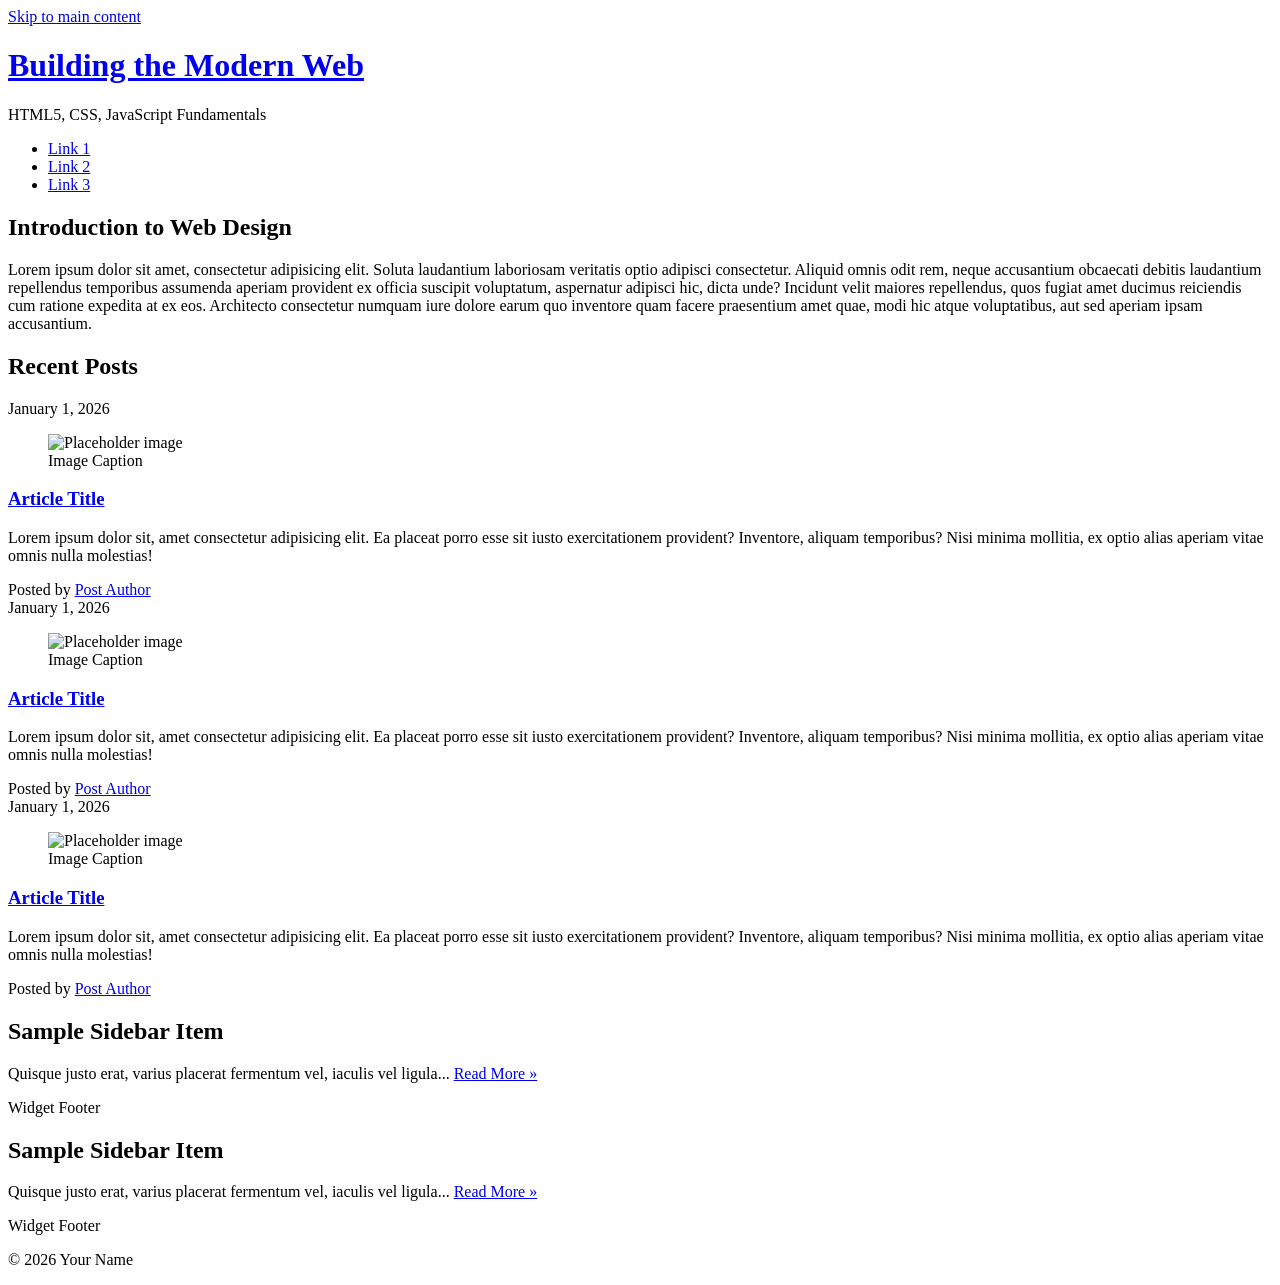
==== css-demo/index.html @ 649851ea "Add index css" ====
<!DOCTYPE html>
<html lang="en">

<head>
  <title>IFSC 11003 - Prototype</title>
  <meta charset="UTF-8" />
  <meta name="description" content="Keyword rich narrative on site purpose" />
  <meta name="author" content="Student Name" />
  <meta name="viewport" content="width=device-width, initial-scale=1" />

  <!-- Style Sheet -->
  <link href="assets/css/style.css" rel="stylesheet" />
</head>

<body>
  <a class="visually-hidden" href="#main-content">Skip to main content</a>
  <header class="primary">
    <h1><a href="index.html">Building the Modern Web</a></h1>
    <p class="subtitle">HTML5, CSS, JavaScript Fundamentals</p>
    <nav class="primary container" aria-label="Primary">
      <ul>
        <li><a href="#">Link 1</a></li>
        <li><a href="#">Link 2</a></li>
        <li><a href="#">Link 3</a></li>
      </ul>
    </nav>
  </header>

  <!-- Main landmark gives you a clean selector target for weeks 6–9 -->
  <main id="main-content" class="container">

    <section id="content">
      <h2>Introduction to Web Design</h2>
      <p>
        Lorem ipsum dolor sit amet, consectetur adipisicing elit. Soluta laudantium laboriosam veritatis optio adipisci consectetur. Aliquid omnis odit rem, neque accusantium obcaecati debitis laudantium repellendus temporibus assumenda aperiam provident ex officia suscipit voluptatum, aspernatur adipisci hic, dicta unde? Incidunt velit maiores repellendus, quos fugiat amet ducimus reiciendis cum ratione expedita at ex eos. Architecto consectetur numquam iure dolore earum quo inventore quam facere praesentium amet quae, modi hic atque voluptatibus, aut sed aperiam ipsam accusantium.
      </p>
    </section>

    <section id="blog" aria-labelledby="recent-posts">
      <h2 id="recent-posts">Recent Posts</h2>

      <article class="post">
        <header>
          <time class="post-date" datetime="2026-01-01">January 1, 2026</time>

          <figure>
            <img src="https://placehold.co/300x200" alt="Placeholder image" />
            <figcaption>Image Caption</figcaption>
          </figure>

          <h3><a href="#" rel="bookmark">Article Title</a></h3>
        </header>

        <p>
          Lorem ipsum dolor sit, amet consectetur adipisicing elit. Ea placeat porro esse sit iusto exercitationem provident? Inventore, aliquam temporibus? Nisi minima mollitia, ex optio alias aperiam vitae omnis nulla molestias!
        </p>

        <footer class="post-meta">
          Posted by <a href="#">Post Author</a>
        </footer>
      </article>

      <article class="post">
        <header>
          <time class="post-date" datetime="2026-01-01">January 1, 2026</time>

          <figure>
            <img src="https://placehold.co/300x200" alt="Placeholder image" />
            <figcaption>Image Caption</figcaption>
          </figure>

          <h3><a href="#" rel="bookmark">Article Title</a></h3>
        </header>

        <p>
          Lorem ipsum dolor sit, amet consectetur adipisicing elit. Ea placeat porro esse sit iusto exercitationem provident? Inventore, aliquam temporibus? Nisi minima mollitia, ex optio alias aperiam vitae omnis nulla molestias!
        </p>

        <footer class="post-meta">
          Posted by <a href="#">Post Author</a>
        </footer>
      </article>

      <article class="post">
        <header>
          <time class="post-date" datetime="2026-01-01">January 1, 2026</time>

          <figure>
            <img src="https://placehold.co/300x200" alt="Placeholder image" />
            <figcaption>Image Caption</figcaption>
          </figure>

          <h3><a href="#" rel="bookmark">Article Title</a></h3>
        </header>

        <p>
Lorem ipsum dolor sit, amet consectetur adipisicing elit. Ea placeat porro esse sit iusto exercitationem provident? Inventore, aliquam temporibus? Nisi minima mollitia, ex optio alias aperiam vitae omnis nulla molestias!
        </p>

        <footer class="post-meta">
          Posted by <a href="#">Post Author</a>
        </footer>
      </article>

    </section>

  </main>
  <aside aria-label="Sidebar">
    <div class="container">

      <article class="widget">
        <header>
          <h2>Sample Sidebar Item</h2>
        </header>

        <p>
          Quisque justo erat, varius placerat fermentum vel, iaculis vel ligula...
          <a href="#">Read More &raquo;</a>
        </p>

        <footer>Widget Footer</footer>
      </article>

      <article class="widget">
        <header>
          <h2>Sample Sidebar Item</h2>
        </header>

        <p>
          Quisque justo erat, varius placerat fermentum vel, iaculis vel ligula...
          <a href="#">Read More &raquo;</a>
        </p>

        <footer>Widget Footer</footer>
      </article>

    </div>
  </aside>

  <footer class="primary">
    <p>&copy; 2026 Your Name</p>
  </footer>

</body>

</html>
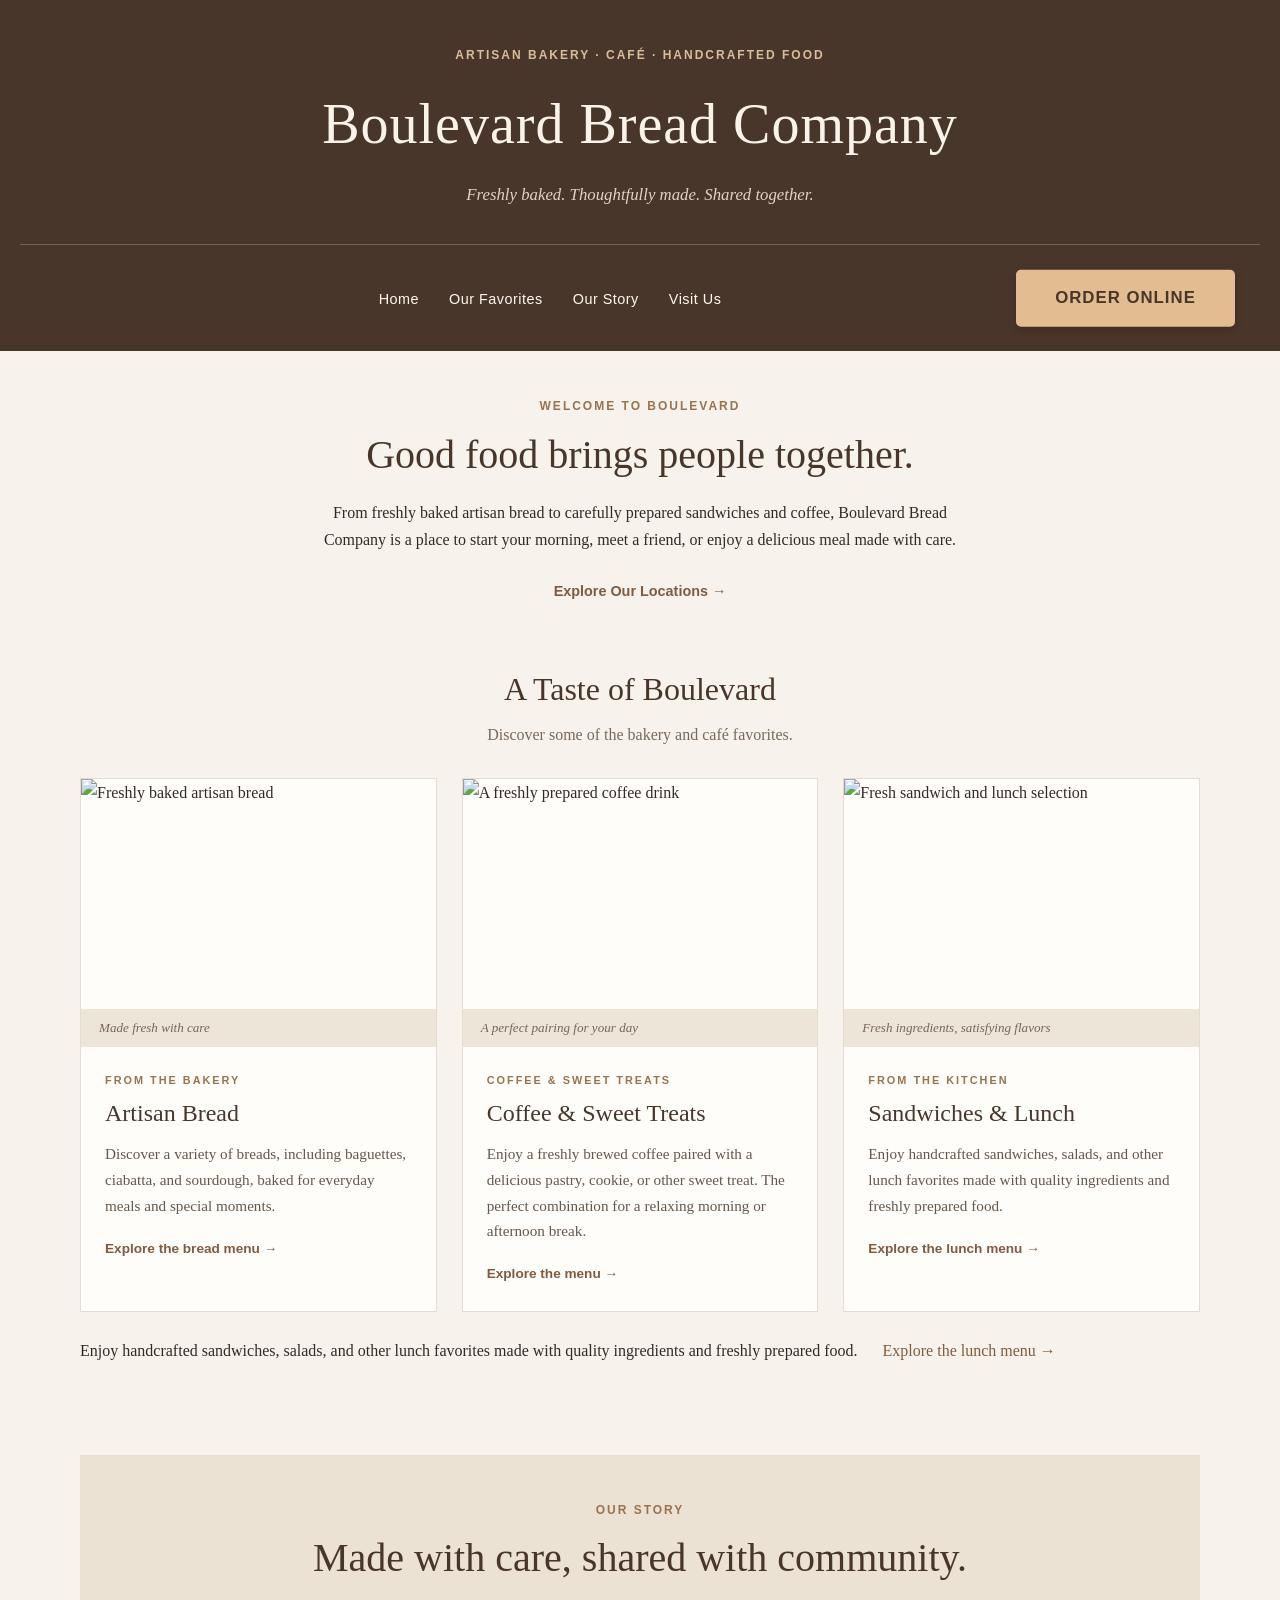
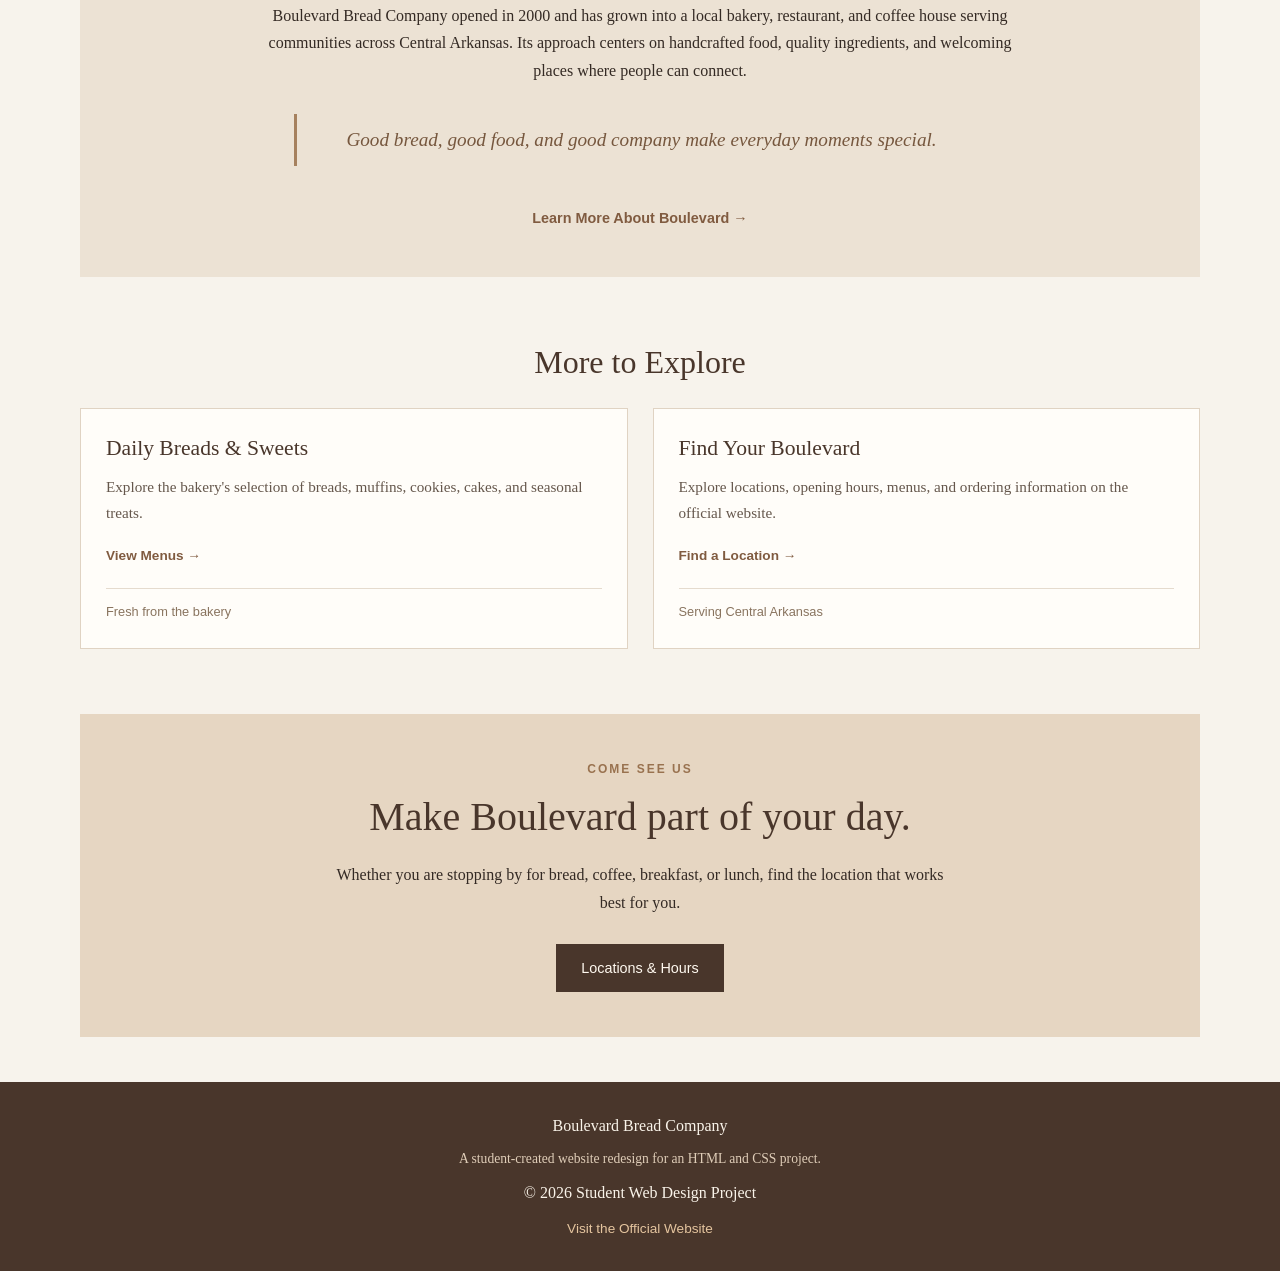
==== commit ab2fc28b: "finish" ====
--- a/css-demo/index.html
+++ b/css-demo/index.html
@@ -1,146 +1,225 @@
 <!DOCTYPE html>
 <html lang="en">
-
 <head>
-  <title>IFSC 11003 - Prototype</title>
-  <meta charset="UTF-8" />
-  <meta name="description" content="Keyword rich narrative on site purpose" />
-  <meta name="author" content="Student Name" />
-  <meta name="viewport" content="width=device-width, initial-scale=1" />
-
-  <!-- Style Sheet -->
-  <link href="assets/css/style.css" rel="stylesheet" />
+    <meta charset="UTF-8">
+    <meta name="viewport" content="width=device-width, initial-scale=1.0">
+    <meta name="description" content="A student-created website redesign inspired by Boulevard Bread Company in Little Rock, Arkansas.">
+    <title>Boulevard Bread Company | Bakery & Café</title>
+    <link rel="stylesheet" href="assets/css/style.css">
 </head>
 
 <body>
-  <a class="visually-hidden" href="#main-content">Skip to main content</a>
-  <header class="primary">
-    <h1><a href="index.html">Building the Modern Web</a></h1>
-    <p class="subtitle">HTML5, CSS, JavaScript Fundamentals</p>
-    <nav class="primary container" aria-label="Primary">
-      <ul>
-        <li><a href="#">Link 1</a></li>
-        <li><a href="#">Link 2</a></li>
-        <li><a href="#">Link 3</a></li>
-      </ul>
-    </nav>
-  </header>
-
-  <!-- Main landmark gives you a clean selector target for weeks 6–9 -->
-  <main id="main-content" class="container">
-
-    <section id="content">
-      <h2>Introduction to Web Design</h2>
-      <p>
-        Lorem ipsum dolor sit amet, consectetur adipisicing elit. Soluta laudantium laboriosam veritatis optio adipisci consectetur. Aliquid omnis odit rem, neque accusantium obcaecati debitis laudantium repellendus temporibus assumenda aperiam provident ex officia suscipit voluptatum, aspernatur adipisci hic, dicta unde? Incidunt velit maiores repellendus, quos fugiat amet ducimus reiciendis cum ratione expedita at ex eos. Architecto consectetur numquam iure dolore earum quo inventore quam facere praesentium amet quae, modi hic atque voluptatibus, aut sed aperiam ipsam accusantium.
-      </p>
-    </section>
-
-    <section id="blog" aria-labelledby="recent-posts">
-      <h2 id="recent-posts">Recent Posts</h2>
-
-      <article class="post">
-        <header>
-          <time class="post-date" datetime="2026-01-01">January 1, 2026</time>
-
-          <figure>
-            <img src="https://placehold.co/300x200" alt="Placeholder image" />
-            <figcaption>Image Caption</figcaption>
-          </figure>
-
-          <h3><a href="#" rel="bookmark">Article Title</a></h3>
-        </header>
-
+    <header class="primary" id="home">
+        <p class="eyebrow">ARTISAN BAKERY · CAFÉ · HANDCRAFTED FOOD</p>
+        <h1>Boulevard Bread Company</h1>
+        <p class="tagline">Freshly baked. Thoughtfully made. Shared together.</p>
+
+        <nav class="primary" aria-label="Main navigation">
+            <ul>
+                <li><a href="#home">Home</a></li>
+                <li><a href="#blog">Our Favorites</a></li>
+                <li><a href="#about">Our Story</a></li>
+                <li><a href="#visit">Visit Us</a></li>
+            </ul>
+
+            <a class="order-button"
+               href="https://www.boulevardbread.com/locations/"
+               target="_blank"
+               rel="noopener noreferrer">
+                ORDER ONLINE
+            </a>
+        </nav>
+    </header>
+
+    <main id="content" class="container">
+
+        <section class="intro">
+            <p class="section-label">WELCOME TO BOULEVARD</p>
+            <h2>Good food brings people together.</h2>
+            <p>
+                From freshly baked artisan bread to carefully prepared
+                sandwiches and coffee, Boulevard Bread Company is a place
+                to start your morning, meet a friend, or enjoy a delicious
+                meal made with care.
+            </p>
+            <a class="text-link"
+               href="https://www.boulevardbread.com/locations/">
+                Explore Our Locations →
+            </a>
+        </section>
+
+        <section id="blog">
+            <h2 class="section-heading">A Taste of Boulevard</h2>
+            <p class="section-description">
+                Discover some of the bakery and café favorites.
+            </p>
+
+            <!-- FIRST ARTICLE: ARTISAN BREAD -->
+            <article class="post">
+                <figure>
+                    <img
+                        src="https://images.squarespace-cdn.com/content/v1/5a4d20b4f6576ef69d4c3284/1515012464892-FE5D0GPDE0MK7GFABIJA/EAT_Boulevard+Bread+Pic.jpg"
+                        alt="Freshly baked artisan bread">
+                    <figcaption>Made fresh with care</figcaption>
+                </figure>
+
+                <div class="post-content">
+                    <p class="category">FROM THE BAKERY</p>
+                    <h3>Artisan Bread</h3>
+                    <p>
+                        Discover a variety of breads, including baguettes,
+                        ciabatta, and sourdough, baked for everyday meals
+                        and special moments.
+                    </p>
+                    <a href="https://www.boulevardbread.com/locations/">
+                        Explore the bread menu →
+                    </a>
+                </div>
+            </article>
+
+            <!-- SECOND ARTICLE: COFFEE AND SWEET TREATS -->
+            <article class="post">
+                <figure>
+                    <img
+                        src="https://encrypted-tbn0.gstatic.com/images?q=tbn:ANd9GcRk-fhlhTx2HODjn_U-I3GdtigJjXKyoSpW_vkZ4W8d6-TmKJ8_TE2P71Q&s=10"
+                        alt="A freshly prepared coffee drink">
+                    <figcaption>A perfect pairing for your day</figcaption>
+                </figure>
+
+                <div class="post-content">
+                    <p class="category">COFFEE &amp; SWEET TREATS</p>
+                    <h3>Coffee &amp; Sweet Treats</h3>
+                    <p>
+                        Enjoy a freshly brewed coffee paired with a
+                        delicious pastry, cookie, or other sweet treat.
+                        The perfect combination for a relaxing morning
+                        or afternoon break.
+                    </p>
+                    <a href="https://www.boulevardbread.com/locations/">
+                        Explore the menu →
+                    </a>
+                </div>
+            </article>
+
+            <!-- THIRD ARTICLE: SANDWICHES AND LUNCH -->
+            <article class="post">
+    <figure>
+        <img
+            src="https://th.bing.com/th/id/OIP.0BlivviuvMD4EKzQgWOjBwAAAA?w=148&h=198&c=7&r=0&o=7&dpr=1.5&pid=1.7&rm=3"
+            alt="Fresh sandwich and lunch selection">
+        <figcaption>Fresh ingredients, satisfying flavors</figcaption>
+    </figure>
+
+    <div class="post-content">
+        <p class="category">FROM THE KITCHEN</p>
+        <h3>Sandwiches &amp; Lunch</h3>
         <p>
-          Lorem ipsum dolor sit, amet consectetur adipisicing elit. Ea placeat porro esse sit iusto exercitationem provident? Inventore, aliquam temporibus? Nisi minima mollitia, ex optio alias aperiam vitae omnis nulla molestias!
+            Enjoy handcrafted sandwiches, salads, and other
+            lunch favorites made with quality ingredients
+            and freshly prepared food.
         </p>
-
-        <footer class="post-meta">
-          Posted by <a href="#">Post Author</a>
-        </footer>
-      </article>
-
-      <article class="post">
-        <header>
-          <time class="post-date" datetime="2026-01-01">January 1, 2026</time>
-
-          <figure>
-            <img src="https://placehold.co/300x200" alt="Placeholder image" />
-            <figcaption>Image Caption</figcaption>
-          </figure>
-
-          <h3><a href="#" rel="bookmark">Article Title</a></h3>
-        </header>
-
-        <p>
-          Lorem ipsum dolor sit, amet consectetur adipisicing elit. Ea placeat porro esse sit iusto exercitationem provident? Inventore, aliquam temporibus? Nisi minima mollitia, ex optio alias aperiam vitae omnis nulla molestias!
+        <a href="https://www.boulevardbread.com/locations/">
+            Explore the lunch menu →
+        </a>
+    </div>
+</article>
+                    <p>
+                        Enjoy handcrafted sandwiches, salads, and other
+                        lunch favorites made with quality ingredients
+                        and freshly prepared food.
+                    </p>
+                    <a href="https://www.boulevardbread.com/locations/">
+                        Explore the lunch menu →
+                    </a>
+                </div>
+            </article>
+        </section>
+
+        <!-- ABOUT SECTION -->
+        <section id="about">
+            <p class="section-label">OUR STORY</p>
+            <h2>Made with care, shared with community.</h2>
+            <p>
+                Boulevard Bread Company opened in 2000 and has grown into
+                a local bakery, restaurant, and coffee house serving
+                communities across Central Arkansas. Its approach centers
+                on handcrafted food, quality ingredients, and welcoming
+                places where people can connect.
+            </p>
+            <blockquote>
+                Good bread, good food, and good company make everyday
+                moments special.
+            </blockquote>
+            <a class="text-link"
+               href="https://www.boulevardbread.com/who-we-are/">
+                Learn More About Boulevard →
+            </a>
+        </section>
+
+        <!-- MORE TO EXPLORE -->
+        <aside id="practice">
+            <h2 class="section-heading">More to Explore</h2>
+
+            <section class="widget">
+                <h3>Daily Breads &amp; Sweets</h3>
+                <p>
+                    Explore the bakery's selection of breads, muffins,
+                    cookies, cakes, and seasonal treats.
+                </p>
+                <a href="https://www.boulevardbread.com/locations/">
+                    View Menus →
+                </a>
+                <footer class="widget-footer">
+                    Fresh from the bakery
+                </footer>
+            </section>
+
+            <section class="widget">
+                <h3>Find Your Boulevard</h3>
+                <p>
+                    Explore locations, opening hours, menus, and ordering
+                    information on the official website.
+                </p>
+                <a href="https://www.boulevardbread.com/locations/">
+                    Find a Location →
+                </a>
+                <footer class="widget-footer">
+                    Serving Central Arkansas
+                </footer>
+            </section>
+        </aside>
+
+        <!-- VISIT SECTION -->
+        <section id="visit">
+            <p class="section-label">COME SEE US</p>
+            <h2>Make Boulevard part of your day.</h2>
+            <p>
+                Whether you are stopping by for bread, coffee, breakfast,
+                or lunch, find the location that works best for you.
+            </p>
+            <a class="button-link"
+               href="https://www.boulevardbread.com/locations/"
+               target="_blank"
+               rel="noopener noreferrer">
+                Locations &amp; Hours
+            </a>
+        </section>
+
+    </main>
+
+    <!-- FOOTER -->
+    <footer class="primary">
+        <p>Boulevard Bread Company</p>
+        <p class="footer-note">
+            A student-created website redesign for an HTML and CSS project.
         </p>
-
-        <footer class="post-meta">
-          Posted by <a href="#">Post Author</a>
-        </footer>
-      </article>
-
-      <article class="post">
-        <header>
-          <time class="post-date" datetime="2026-01-01">January 1, 2026</time>
-
-          <figure>
-            <img src="https://placehold.co/300x200" alt="Placeholder image" />
-            <figcaption>Image Caption</figcaption>
-          </figure>
-
-          <h3><a href="#" rel="bookmark">Article Title</a></h3>
-        </header>
-
-        <p>
-Lorem ipsum dolor sit, amet consectetur adipisicing elit. Ea placeat porro esse sit iusto exercitationem provident? Inventore, aliquam temporibus? Nisi minima mollitia, ex optio alias aperiam vitae omnis nulla molestias!
-        </p>
-
-        <footer class="post-meta">
-          Posted by <a href="#">Post Author</a>
-        </footer>
-      </article>
-
-    </section>
-
-  </main>
-  <aside aria-label="Sidebar">
-    <div class="container">
-
-      <article class="widget">
-        <header>
-          <h2>Sample Sidebar Item</h2>
-        </header>
-
-        <p>
-          Quisque justo erat, varius placerat fermentum vel, iaculis vel ligula...
-          <a href="#">Read More &raquo;</a>
-        </p>
-
-        <footer>Widget Footer</footer>
-      </article>
-
-      <article class="widget">
-        <header>
-          <h2>Sample Sidebar Item</h2>
-        </header>
-
-        <p>
-          Quisque justo erat, varius placerat fermentum vel, iaculis vel ligula...
-          <a href="#">Read More &raquo;</a>
-        </p>
-
-        <footer>Widget Footer</footer>
-      </article>
-
-    </div>
-  </aside>
-
-  <footer class="primary">
-    <p>&copy; 2026 Your Name</p>
-  </footer>
+        <p>© 2026 Student Web Design Project</p>
+        <a href="https://www.boulevardbread.com/"
+           target="_blank"
+           rel="noopener noreferrer">
+            Visit the Official Website
+        </a>
+    </footer>
 
 </body>
-
 </html>
--- a/css-demo/assets/css/style.css
+++ b/css-demo/assets/css/style.css
@@ -0,0 +1,471 @@
+```css
+/* GENERAL STYLES AND BOX MODEL */
+
+* {
+    box-sizing: border-box;
+}
+
+html {
+    scroll-behavior: smooth;
+}
+
+body {
+    margin: 0;
+    font-family: Georgia, "Times New Roman", serif;
+    line-height: 1.7;
+    color: #342a24;
+    background-color: #f7f3ec;
+}
+
+img {
+    display: block;
+    width: 100%;
+    max-width: 100%;
+    height: auto;
+}
+
+a {
+    color: #805b40;
+    text-decoration: none;
+}
+
+a:hover {
+    color: #a36d43;
+    text-decoration: underline;
+}
+
+h1,
+h2,
+h3,
+p {
+    margin-top: 0;
+}
+
+h2,
+h3 {
+    line-height: 1.3;
+}
+
+.container {
+    width: 90%;
+    max-width: 1120px;
+    margin: 0 auto;
+    padding: 45px 0;
+}
+
+/* HEADER */
+
+header.primary {
+    padding: 45px 20px 0;
+    text-align: center;
+    color: #f9f3e9;
+    background-color: #49362b;
+}
+
+.eyebrow,
+.section-label,
+.category {
+    font-family: Arial, Helvetica, sans-serif;
+    font-size: 0.75rem;
+    font-weight: bold;
+    letter-spacing: 2px;
+}
+
+.eyebrow {
+    margin-bottom: 12px;
+    color: #d9bd9a;
+}
+
+header.primary h1 {
+    margin-bottom: 8px;
+    font-size: clamp(2rem, 5vw, 3.5rem);
+    font-weight: normal;
+    letter-spacing: 1px;
+}
+
+.tagline {
+    margin-bottom: 35px;
+    color: #e2d3c1;
+    font-size: 1.05rem;
+    font-style: italic;
+}
+
+/* NAVIGATION */
+
+nav.primary {
+    position: relative;
+    display: flex;
+    align-items: center;
+    justify-content: center;
+    min-height: 76px;
+    padding: 15px 200px 15px 20px;
+    border-top: 1px solid #766052;
+}
+
+nav.primary ul {
+    display: flex;
+    flex-wrap: wrap;
+    justify-content: center;
+    gap: 30px;
+    margin: 0;
+    padding: 0;
+    list-style: none;
+}
+
+nav.primary ul a {
+    color: #fff9f0;
+    font-family: Arial, Helvetica, sans-serif;
+    font-size: 0.9rem;
+    letter-spacing: 0.5px;
+}
+
+nav.primary ul a:hover {
+    color: #e3bd91;
+    text-decoration: none;
+}
+
+/* LARGE ONLINE ORDER BUTTON */
+
+nav.primary a.order-button {
+    position: absolute;
+    right: 25px;
+    top: 50%;
+    transform: translateY(-50%);
+    display: flex;
+    flex-direction: column;
+    align-items: center;
+    justify-content: center;
+    min-width: 175px;
+    padding: 12px 20px;
+    border: 2px solid #e3bd91;
+    border-radius: 5px;
+    color: #49362b;
+    background-color: #e3bd91;
+    font-family: Arial, Helvetica, sans-serif;
+    font-size: 1.05rem;
+    font-weight: 800;
+    letter-spacing: 1px;
+    text-align: center;
+    box-shadow: 0 3px 8px rgba(0, 0, 0, 0.18);
+    transition: background-color 0.2s ease,
+                transform 0.2s ease;
+}
+
+nav.primary a.order-button span {
+    margin-top: 3px;
+    font-size: 0.65rem;
+    font-weight: normal;
+    letter-spacing: 0;
+}
+
+nav.primary a.order-button:hover {
+    color: #49362b;
+    background-color: #f4dfc2;
+    text-decoration: none;
+    transform: translateY(-50%) scale(1.03);
+}
+
+/* INTRODUCTION */
+
+.intro {
+    max-width: 780px;
+    margin: 0 auto 65px;
+    text-align: center;
+}
+
+.section-label {
+    margin-bottom: 12px;
+    color: #99724f;
+}
+
+.intro h2,
+#about h2,
+#visit h2 {
+    margin-bottom: 18px;
+    color: #49362b;
+    font-size: clamp(1.8rem, 4vw, 2.5rem);
+    font-weight: normal;
+}
+
+.intro p:not(.section-label) {
+    max-width: 680px;
+    margin-right: auto;
+    margin-left: auto;
+}
+
+.text-link {
+    display: inline-block;
+    margin-top: 10px;
+    font-family: Arial, Helvetica, sans-serif;
+    font-size: 0.9rem;
+    font-weight: bold;
+}
+
+/* FAVORITE ITEMS AND FLEXBOX */
+
+#blog {
+    display: flex;
+    flex-wrap: wrap;
+    gap: 25px;
+    margin-bottom: 75px;
+}
+
+.section-heading,
+.section-description {
+    flex: 0 0 100%;
+}
+
+.section-heading {
+    margin-bottom: -15px;
+    color: #49362b;
+    font-size: 2rem;
+    font-weight: normal;
+    text-align: center;
+}
+
+.section-description {
+    margin-bottom: 5px;
+    color: #78695c;
+    text-align: center;
+}
+
+.post {
+    flex: 1 1 280px;
+    min-width: 0;
+    overflow: hidden;
+    background-color: #fffdf9;
+    border: 1px solid #e5dbce;
+}
+
+.post figure {
+    margin: 0;
+}
+
+.post img {
+    height: 230px;
+    object-fit: cover;
+}
+
+.post figcaption {
+    padding: 8px 18px;
+    color: #766658;
+    background-color: #eee5d9;
+    font-size: 0.82rem;
+    font-style: italic;
+}
+
+.post-content {
+    padding: 24px;
+}
+
+.category {
+    margin-bottom: 8px;
+    color: #99724f;
+    font-size: 0.68rem;
+}
+
+.post h3 {
+    margin-bottom: 12px;
+    color: #49362b;
+    font-size: 1.5rem;
+    font-weight: normal;
+}
+
+.post-content p:not(.category) {
+    color: #65574c;
+    font-size: 0.95rem;
+}
+
+.post-content a,
+.widget a {
+    font-family: Arial, Helvetica, sans-serif;
+    font-size: 0.85rem;
+    font-weight: bold;
+}
+
+/* ABOUT SECTION */
+
+#about {
+    margin-bottom: 65px;
+    padding: 45px;
+    background-color: #ece2d4;
+    text-align: center;
+}
+
+#about > p:not(.section-label) {
+    max-width: 750px;
+    margin-right: auto;
+    margin-left: auto;
+}
+
+blockquote {
+    max-width: 650px;
+    margin: 30px auto;
+    padding: 10px 20px;
+    border-left: 3px solid #a6815e;
+    color: #76573e;
+    font-size: 1.2rem;
+    font-style: italic;
+}
+
+/* SIDEBAR WIDGETS */
+
+#practice {
+    display: flex;
+    flex-wrap: wrap;
+    gap: 25px;
+    margin-bottom: 65px;
+}
+
+#practice > .section-heading {
+    margin-bottom: 0;
+}
+
+.widget {
+    flex: 1 1 250px;
+    padding: 25px;
+    border: 1px solid #e0d3c3;
+    background-color: #fffdf9;
+}
+
+.widget h3 {
+    margin-bottom: 12px;
+    color: #49362b;
+    font-size: 1.35rem;
+    font-weight: normal;
+}
+
+.widget p {
+    color: #65574c;
+    font-size: 0.95rem;
+}
+
+.widget-footer {
+    margin-top: 20px;
+    padding-top: 12px;
+    border-top: 1px solid #e5dbce;
+    color: #89745f;
+    font-family: Arial, Helvetica, sans-serif;
+    font-size: 0.8rem;
+}
+
+/* VISIT SECTION */
+
+#visit {
+    padding: 45px 20px;
+    text-align: center;
+    background-color: #e6d6c2;
+}
+
+#visit p:not(.section-label) {
+    max-width: 620px;
+    margin-right: auto;
+    margin-left: auto;
+}
+
+.button-link {
+    display: inline-block;
+    margin-top: 12px;
+    padding: 12px 25px;
+    color: #fff9f0;
+    background-color: #49362b;
+    font-family: Arial, Helvetica, sans-serif;
+    font-size: 0.9rem;
+}
+
+.button-link:hover {
+    color: #fff9f0;
+    background-color: #76533d;
+    text-decoration: none;
+}
+
+/* FOOTER */
+
+footer.primary {
+    padding: 30px 20px;
+    color: #f9f3e9;
+    background-color: #49362b;
+    text-align: center;
+}
+
+footer.primary p {
+    margin-bottom: 8px;
+}
+
+.footer-note {
+    color: #dfcdb8;
+    font-size: 0.85rem;
+}
+
+footer.primary a {
+    color: #e5c59f;
+    font-family: Arial, Helvetica, sans-serif;
+    font-size: 0.85rem;
+}
+
+/* RESPONSIVE DESIGN */
+
+@media screen and (max-width: 750px) {
+    nav.primary {
+        flex-direction: column;
+        gap: 18px;
+        padding: 18px 15px 22px;
+    }
+
+    nav.primary ul {
+        flex-direction: column;
+        gap: 12px;
+    }
+
+    nav.primary a.order-button {
+        position: static;
+        transform: none;
+        width: 100%;
+        max-width: 280px;
+    }
+
+    nav.primary a.order-button:hover {
+        transform: scale(1.02);
+    }
+}
+
+@media screen and (max-width: 650px) {
+    header.primary {
+        padding-top: 35px;
+    }
+
+    header.primary h1 {
+        font-size: 2rem;
+    }
+
+    .tagline {
+        font-size: 0.95rem;
+    }
+
+    .container {
+        width: 92%;
+        padding: 30px 0;
+    }
+
+    #blog,
+    #practice {
+        flex-direction: column;
+    }
+
+    .post {
+        flex-basis: auto;
+    }
+
+    .post img {
+        height: 220px;
+    }
+
+    #about {
+        padding: 28px 20px;
+    }
+
+    #visit {
+        padding: 35px 20px;
+    }
+}
+```
